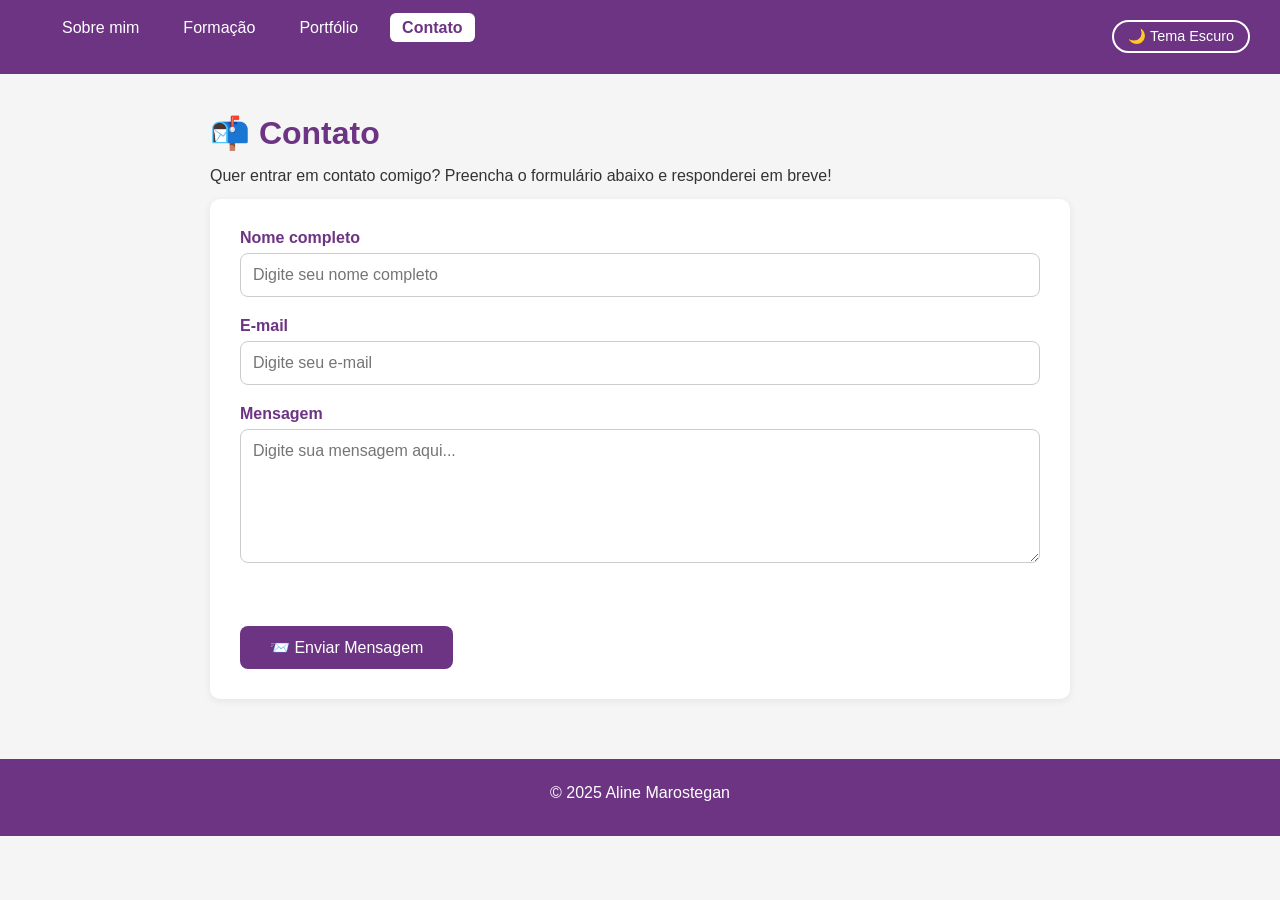
==== contato.html @ c42350a8 "Add files via upload" ====
<!DOCTYPE html>
<html lang="pt-BR">
<head>
  <meta charset="UTF-8">
  <meta name="viewport" content="width=device-width, initial-scale=1.0">
  <title>Aline Marostegan | Contato</title>
  <link rel="stylesheet" href="style.css">
</head>
<body>

  <!-- Menu de navegação fixo no topo -->
  <nav>
    <ul>
      <li><a href="index.html">Sobre mim</a></li>
      <li><a href="formacao.html">Formação</a></li>
      <li><a href="portfolio.html">Portfólio</a></li>
      <li><a href="contato.html" class="ativo">Contato</a></li>
    </ul>
    <!-- Botão para alternar entre tema claro e escuro -->
    <button id="btn-tema" onclick="alternarTema()">🌙 Tema Escuro</button>
  </nav>

  <!-- Conteúdo principal da página Contato -->
  <main>
    <section class="contato">

      <h1>📬 Contato</h1>
      <p>Quer entrar em contato comigo? Preencha o formulário abaixo e responderei em breve!</p>

      <!-- Formulário de contato com validação em JavaScript -->
      <div class="form-container">
        <div class="form-group">
          <label for="nome">Nome completo</label>
          <input type="text" id="nome" placeholder="Digite seu nome completo">
        </div>

        <div class="form-group">
          <label for="email">E-mail</label>
          <input type="email" id="email" placeholder="Digite seu e-mail">
        </div>

        <div class="form-group">
          <label for="mensagem">Mensagem</label>
          <textarea id="mensagem" rows="6" placeholder="Digite sua mensagem aqui..."></textarea>
        </div>

        <!-- Mensagem de erro ou sucesso exibida pelo JavaScript -->
        <div id="mensagem-retorno"></div>

        <button onclick="enviarFormulario()">📨 Enviar Mensagem</button>
      </div>

    </section>
  </main>

  <!-- Rodapé da página -->
  <footer>
    <p>© 2025 Aline Marostegan</p>
  </footer>

  <script src="script.js"></script>
</body>
</html>
---- style.css ----
/* =========================================
   CONFIGURAÇÕES GERAIS
   ========================================= */
* {
  margin: 0;
  padding: 0;
  box-sizing: border-box;
}

body {
  font-family: 'Segoe UI', Tahoma, Geneva, Verdana, sans-serif;
  background-color: #f5f5f5;
  color: #333;
  transition: background-color 0.3s, color 0.3s;
}

/* =========================================
   TEMA ESCURO
   ========================================= */
body.tema-escuro {
  background-color: #1a1a2e;
  color: #e0e0e0;
}

body.tema-escuro nav {
  background-color: #16213e;
}

body.tema-escuro .card {
  background-color: #16213e;
  border-color: #0f3460;
}

body.tema-escuro footer {
  background-color: #16213e;
}

body.tema-escuro input,
body.tema-escuro textarea {
  background-color: #16213e;
  color: #e0e0e0;
  border-color: #0f3460;
}

/* =========================================
   MENU DE NAVEGAÇÃO
   ========================================= */
nav {
  background-color: #6c3483;
  padding: 15px 30px;
  display: flex;
  align-items: center;
  justify-content: space-between;
  position: sticky;
  top: 0;
  z-index: 100;
  flex-wrap: wrap;
  gap: 10px;
}

nav ul {
  list-style: none;
  display: flex;
  gap: 20px;
}

nav ul li a {
  color: #fff;
  text-decoration: none;
  font-size: 1rem;
  font-weight: 500;
  padding: 6px 12px;
  border-radius: 6px;
  transition: background-color 0.3s;
}

nav ul li a:hover {
  background-color: #a569bd;
}

/* Link ativo no menu */
nav ul li a.ativo {
  background-color: #fff;
  color: #6c3483;
  font-weight: bold;
}

/* Botão de tema claro/escuro */
#btn-tema {
  background-color: transparent;
  border: 2px solid #fff;
  color: #fff;
  padding: 6px 14px;
  border-radius: 20px;
  cursor: pointer;
  font-size: 0.9rem;
  transition: background-color 0.3s;
}

#btn-tema:hover {
  background-color: #a569bd;
}

/* Botão menu hamburguer - escondido no desktop */
#btn-menu {
  display: none;
  background-color: transparent;
  border: 2px solid #fff;
  color: #fff;
  padding: 6px 14px;
  border-radius: 6px;
  cursor: pointer;
  font-size: 0.9rem;
}

/* =========================================
   CONTEÚDO PRINCIPAL
   ========================================= */
main {
  max-width: 900px;
  margin: 40px auto;
  padding: 0 20px;
}

h1 {
  font-size: 2rem;
  color: #6c3483;
  margin-bottom: 10px;
}

body.tema-escuro h1 {
  color: #c39bd3;
}

h2 {
  font-size: 1.4rem;
  color: #6c3483;
  margin-top: 30px;
  margin-bottom: 10px;
  border-left: 4px solid #6c3483;
  padding-left: 10px;
}

body.tema-escuro h2 {
  color: #c39bd3;
  border-left-color: #c39bd3;
}

h3 {
  font-size: 1.1rem;
  margin-bottom: 8px;
  color: #4a235a;
}

body.tema-escuro h3 {
  color: #d7bde2;
}

p {
  line-height: 1.7;
  margin-bottom: 10px;
}

ul {
  padding-left: 20px;
  margin-bottom: 10px;
}

ul li {
  margin-bottom: 8px;
  line-height: 1.6;
}

/* =========================================
   CARDS
   ========================================= */
.card {
  background-color: #fff;
  border: 1px solid #e0e0e0;
  border-radius: 10px;
  padding: 20px;
  margin-bottom: 20px;
  box-shadow: 0 2px 8px rgba(0,0,0,0.07);
  transition: transform 0.2s;
}

.card:hover {
  transform: translateY(-3px);
}

.em-construcao {
  background-color: #fef9e7;
  border-color: #f9ca24;
}

body.tema-escuro .em-construcao {
  background-color: #2c2c16;
  border-color: #f9ca24;
}

/* =========================================
   FORMULÁRIO DE CONTATO
   ========================================= */
.form-container {
  background-color: #fff;
  border-radius: 10px;
  padding: 30px;
  box-shadow: 0 2px 8px rgba(0,0,0,0.07);
}

body.tema-escuro .form-container {
  background-color: #16213e;
}

.form-group {
  margin-bottom: 20px;
}

.form-group label {
  display: block;
  font-weight: 600;
  margin-bottom: 6px;
  color: #6c3483;
}

body.tema-escuro .form-group label {
  color: #c39bd3;
}

.form-group input,
.form-group textarea {
  width: 100%;
  padding: 12px;
  border: 1px solid #ccc;
  border-radius: 8px;
  font-size: 1rem;
  font-family: inherit;
  transition: border-color 0.3s;
}

.form-group input:focus,
.form-group textarea:focus {
  outline: none;
  border-color: #6c3483;
}

.form-container button {
  background-color: #6c3483;
  color: #fff;
  border: none;
  padding: 12px 30px;
  border-radius: 8px;
  font-size: 1rem;
  cursor: pointer;
  transition: background-color 0.3s;
}

.form-container button:hover {
  background-color: #a569bd;
}

/* Mensagens de retorno do formulário */
#mensagem-retorno {
  margin-bottom: 15px;
  padding: 12px;
  border-radius: 8px;
  font-weight: 500;
  display: block;
}

#mensagem-retorno.erro {
  background-color: #fadbd8;
  color: #c0392b;
  border: 1px solid #e74c3c;
}

#mensagem-retorno.sucesso {
  background-color: #d5f5e3;
  color: #1e8449;
  border: 1px solid #27ae60;
}

/* =========================================
   RODAPÉ
   ========================================= */
footer {
  background-color: #6c3483;
  color: #fff;
  text-align: center;
  padding: 20px;
  margin-top: 60px;
}

/* =========================================
   RESPONSIVIDADE — MOBILE
   ========================================= */
@media (max-width: 600px) {
  /* Esconde o menu e mostra o botão hamburguer */
  nav ul {
    display: none;
    flex-direction: column;
    width: 100%;
    gap: 5px;
  }

  nav ul.menu-aberto {
    display: flex;
  }

  #btn-menu {
    display: block;
  }

  nav {
    flex-direction: column;
    align-items: flex-start;
  }

  h1 {
    font-size: 1.5rem;
  }
}/* =========================================
   CONFIGURAÇÕES GERAIS
   ========================================= */
* {
  margin: 0;
  padding: 0;
  box-sizing: border-box;
}

body {
  font-family: 'Segoe UI', Tahoma, Geneva, Verdana, sans-serif;
  background-color: #f5f5f5;
  color: #333;
  transition: background-color 0.3s, color 0.3s;
}

/* =========================================
   TEMA ESCURO
   ========================================= */
body.tema-escuro {
  background-color: #1a1a2e;
  color: #e0e0e0;
}

body.tema-escuro nav {
  background-color: #16213e;
}

body.tema-escuro .card {
  background-color: #16213e;
  border-color: #0f3460;
}

body.tema-escuro footer {
  background-color: #16213e;
}

body.tema-escuro input,
body.tema-escuro textarea {
  background-color: #16213e;
  color: #e0e0e0;
  border-color: #0f3460;
}

/* =========================================
   MENU DE NAVEGAÇÃO
   ========================================= */
nav {
  background-color: #6c3483;
  padding: 15px 30px;
  display: flex;
  align-items: center;
  justify-content: space-between;
  position: sticky;
  top: 0;
  z-index: 100;
  flex-wrap: wrap;
  gap: 10px;
}

nav ul {
  list-style: none;
  display: flex;
  gap: 20px;
}

nav ul li a {
  color: #fff;
  text-decoration: none;
  font-size: 1rem;
  font-weight: 500;
  padding: 6px 12px;
  border-radius: 6px;
  transition: background-color 0.3s;
}

nav ul li a:hover {
  background-color: #a569bd;
}

/* Link ativo no menu */
nav ul li a.ativo {
  background-color: #fff;
  color: #6c3483;
  font-weight: bold;
}

/* Botão de tema claro/escuro */
#btn-tema {
  background-color: transparent;
  border: 2px solid #fff;
  color: #fff;
  padding: 6px 14px;
  border-radius: 20px;
  cursor: pointer;
  font-size: 0.9rem;
  transition: background-color 0.3s;
}

#btn-tema:hover {
  background-color: #a569bd;
}

/* Botão menu hamburguer - escondido no desktop */
#btn-menu {
  display: none;
  background-color: transparent;
  border: 2px solid #fff;
  color: #fff;
  padding: 6px 14px;
  border-radius: 6px;
  cursor: pointer;
  font-size: 0.9rem;
}

/* =========================================
   CONTEÚDO PRINCIPAL
   ========================================= */
main {
  max-width: 900px;
  margin: 40px auto;
  padding: 0 20px;
}

h1 {
  font-size: 2rem;
  color: #6c3483;
  margin-bottom: 10px;
}

body.tema-escuro h1 {
  color: #c39bd3;
}

h2 {
  font-size: 1.4rem;
  color: #6c3483;
  margin-top: 30px;
  margin-bottom: 10px;
  border-left: 4px solid #6c3483;
  padding-left: 10px;
}

body.tema-escuro h2 {
  color: #c39bd3;
  border-left-color: #c39bd3;
}

h3 {
  font-size: 1.1rem;
  margin-bottom: 8px;
  color: #4a235a;
}

body.tema-escuro h3 {
  color: #d7bde2;
}

p {
  line-height: 1.7;
  margin-bottom: 10px;
}

ul {
  padding-left: 20px;
  margin-bottom: 10px;
}

ul li {
  margin-bottom: 8px;
  line-height: 1.6;
}

/* =========================================
   CARDS
   ========================================= */
.card {
  background-color: #fff;
  border: 1px solid #e0e0e0;
  border-radius: 10px;
  padding: 20px;
  margin-bottom: 20px;
  box-shadow: 0 2px 8px rgba(0,0,0,0.07);
  transition: transform 0.2s;
}

.card:hover {
  transform: translateY(-3px);
}

.em-construcao {
  background-color: #fef9e7;
  border-color: #f9ca24;
}

body.tema-escuro .em-construcao {
  background-color: #2c2c16;
  border-color: #f9ca24;
}

/* =========================================
   FORMULÁRIO DE CONTATO
   ========================================= */
.form-container {
  background-color: #fff;
  border-radius: 10px;
  padding: 30px;
  box-shadow: 0 2px 8px rgba(0,0,0,0.07);
}

body.tema-escuro .form-container {
  background-color: #16213e;
}

.form-group {
  margin-bottom: 20px;
}

.form-group label {
  display: block;
  font-weight: 600;
  margin-bottom: 6px;
  color: #6c3483;
}

body.tema-escuro .form-group label {
  color: #c39bd3;
}

.form-group input,
.form-group textarea {
  width: 100%;
  padding: 12px;
  border: 1px solid #ccc;
  border-radius: 8px;
  font-size: 1rem;
  font-family: inherit;
  transition: border-color 0.3s;
}

.form-group input:focus,
.form-group textarea:focus {
  outline: none;
  border-color: #6c3483;
}

.form-container button {
  background-color: #6c3483;
  color: #fff;
  border: none;
  padding: 12px 30px;
  border-radius: 8px;
  font-size: 1rem;
  cursor: pointer;
  transition: background-color 0.3s;
}

.form-container button:hover {
  background-color: #a569bd;
}

/* Mensagens de retorno do formulário */
#mensagem-retorno {
  margin-bottom: 15px;
  padding: 12px;
  border-radius: 8px;
  font-weight: 500;
  display: block;
}

#mensagem-retorno.erro {
  background-color: #fadbd8;
  color: #c0392b;
  border: 1px solid #e74c3c;
}

#mensagem-retorno.sucesso {
  background-color: #d5f5e3;
  color: #1e8449;
  border: 1px solid #27ae60;
}

/* =========================================
   RODAPÉ
   ========================================= */
footer {
  background-color: #6c3483;
  color: #fff;
  text-align: center;
  padding: 20px;
  margin-top: 60px;
}

/* =========================================
   RESPONSIVIDADE — MOBILE
   ========================================= */
@media (max-width: 600px) {
  /* Esconde o menu e mostra o botão hamburguer */
  nav ul {
    display: none;
    flex-direction: column;
    width: 100%;
    gap: 5px;
  }

  nav ul.menu-aberto {
    display: flex;
  }

  #btn-menu {
    display: block;
  }

  nav {
    flex-direction: column;
    align-items: flex-start;
  }

  h1 {
    font-size: 1.5rem;
  }
}
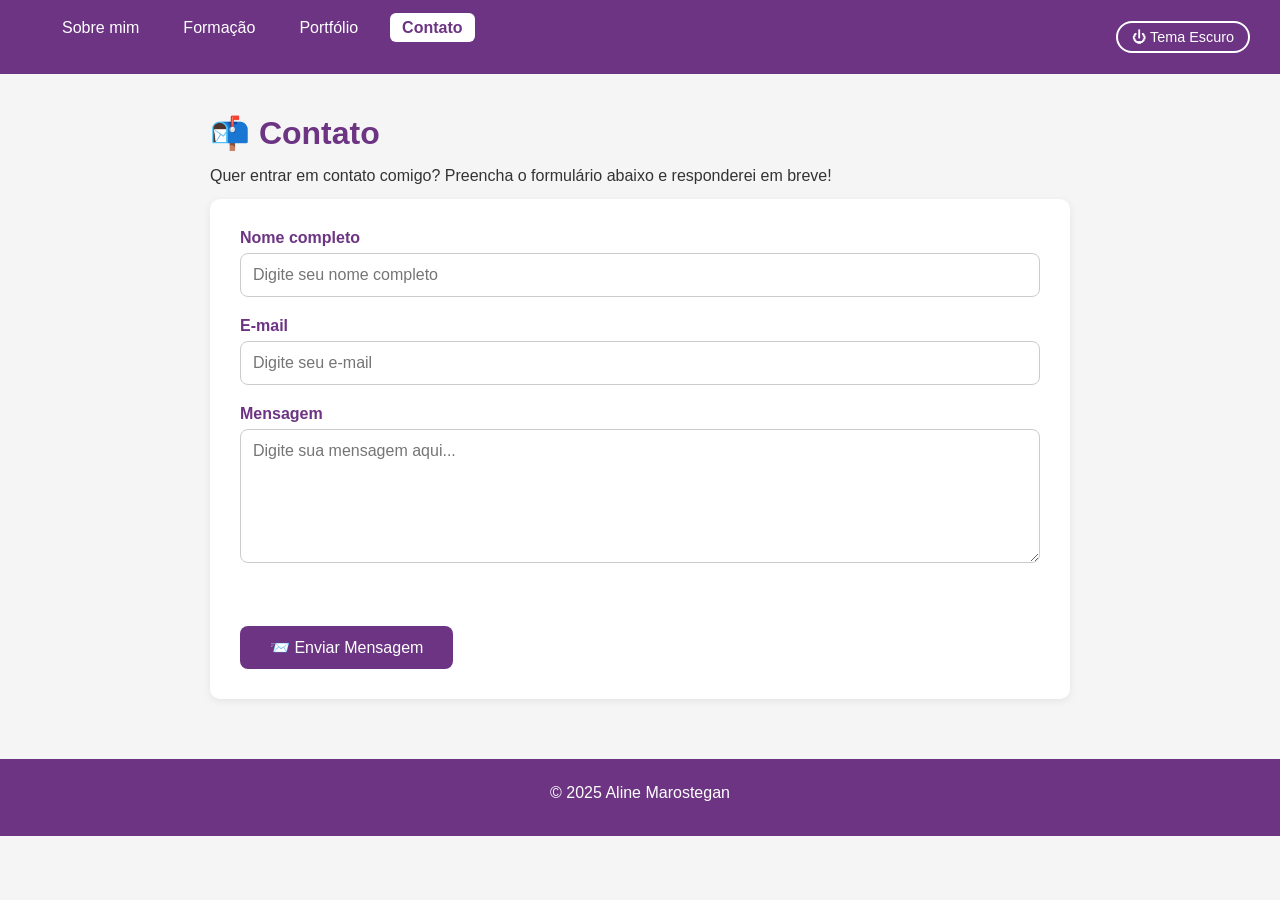
==== commit 921122c9: "Update contato.html" ====
--- a/contato.html
+++ b/contato.html
@@ -17,7 +17,7 @@
       <li><a href="contato.html" class="ativo">Contato</a></li>
     </ul>
     <!-- Botão para alternar entre tema claro e escuro -->
-    <button id="btn-tema" onclick="alternarTema()">🌙 Tema Escuro</button>
+   <button id="btn-tema" onclick="alternarTema()">⏻ Tema Escuro</button>
   </nav>
 
   <!-- Conteúdo principal da página Contato -->
@@ -60,4 +60,4 @@
 
   <script src="script.js"></script>
 </body>
-</html>+</html>
--- a/style.css
+++ b/style.css
@@ -172,6 +172,33 @@
 }
 
 /* =========================================
+   FOTO DE PERFIL — PÁGINA SOBRE MIM
+   ========================================= */
+
+/* Div que envolve a foto e o título h1 lado a lado */
+.cabecalho-sobre {
+  display: flex;
+  align-items: center;
+  gap: 20px;
+  margin-bottom: 20px;
+}
+
+/* Foto em moldura quadrada */
+.foto-perfil {
+  width: 120px;
+  height: 120px;
+  object-fit: cover;
+  border-radius: 8px;
+  border: 3px solid #6c3483;
+  box-shadow: 0 2px 10px rgba(108, 52, 131, 0.3);
+  flex-shrink: 0;
+}
+
+body.tema-escuro .foto-perfil {
+  border-color: #c39bd3;
+}
+
+/* =========================================
    CARDS
    ========================================= */
 .card {
@@ -319,325 +346,10 @@
   h1 {
     font-size: 1.5rem;
   }
-}/* =========================================
-   CONFIGURAÇÕES GERAIS
-   ========================================= */
-* {
-  margin: 0;
-  padding: 0;
-  box-sizing: border-box;
-}
-
-body {
-  font-family: 'Segoe UI', Tahoma, Geneva, Verdana, sans-serif;
-  background-color: #f5f5f5;
-  color: #333;
-  transition: background-color 0.3s, color 0.3s;
-}
-
-/* =========================================
-   TEMA ESCURO
-   ========================================= */
-body.tema-escuro {
-  background-color: #1a1a2e;
-  color: #e0e0e0;
-}
-
-body.tema-escuro nav {
-  background-color: #16213e;
-}
-
-body.tema-escuro .card {
-  background-color: #16213e;
-  border-color: #0f3460;
-}
-
-body.tema-escuro footer {
-  background-color: #16213e;
-}
-
-body.tema-escuro input,
-body.tema-escuro textarea {
-  background-color: #16213e;
-  color: #e0e0e0;
-  border-color: #0f3460;
-}
-
-/* =========================================
-   MENU DE NAVEGAÇÃO
-   ========================================= */
-nav {
-  background-color: #6c3483;
-  padding: 15px 30px;
-  display: flex;
-  align-items: center;
-  justify-content: space-between;
-  position: sticky;
-  top: 0;
-  z-index: 100;
-  flex-wrap: wrap;
-  gap: 10px;
-}
-
-nav ul {
-  list-style: none;
-  display: flex;
-  gap: 20px;
-}
-
-nav ul li a {
-  color: #fff;
-  text-decoration: none;
-  font-size: 1rem;
-  font-weight: 500;
-  padding: 6px 12px;
-  border-radius: 6px;
-  transition: background-color 0.3s;
-}
-
-nav ul li a:hover {
-  background-color: #a569bd;
-}
-
-/* Link ativo no menu */
-nav ul li a.ativo {
-  background-color: #fff;
-  color: #6c3483;
-  font-weight: bold;
-}
-
-/* Botão de tema claro/escuro */
-#btn-tema {
-  background-color: transparent;
-  border: 2px solid #fff;
-  color: #fff;
-  padding: 6px 14px;
-  border-radius: 20px;
-  cursor: pointer;
-  font-size: 0.9rem;
-  transition: background-color 0.3s;
-}
-
-#btn-tema:hover {
-  background-color: #a569bd;
-}
-
-/* Botão menu hamburguer - escondido no desktop */
-#btn-menu {
-  display: none;
-  background-color: transparent;
-  border: 2px solid #fff;
-  color: #fff;
-  padding: 6px 14px;
-  border-radius: 6px;
-  cursor: pointer;
-  font-size: 0.9rem;
-}
-
-/* =========================================
-   CONTEÚDO PRINCIPAL
-   ========================================= */
-main {
-  max-width: 900px;
-  margin: 40px auto;
-  padding: 0 20px;
-}
-
-h1 {
-  font-size: 2rem;
-  color: #6c3483;
-  margin-bottom: 10px;
-}
-
-body.tema-escuro h1 {
-  color: #c39bd3;
-}
-
-h2 {
-  font-size: 1.4rem;
-  color: #6c3483;
-  margin-top: 30px;
-  margin-bottom: 10px;
-  border-left: 4px solid #6c3483;
-  padding-left: 10px;
-}
-
-body.tema-escuro h2 {
-  color: #c39bd3;
-  border-left-color: #c39bd3;
-}
-
-h3 {
-  font-size: 1.1rem;
-  margin-bottom: 8px;
-  color: #4a235a;
-}
-
-body.tema-escuro h3 {
-  color: #d7bde2;
-}
-
-p {
-  line-height: 1.7;
-  margin-bottom: 10px;
-}
-
-ul {
-  padding-left: 20px;
-  margin-bottom: 10px;
-}
-
-ul li {
-  margin-bottom: 8px;
-  line-height: 1.6;
-}
-
-/* =========================================
-   CARDS
-   ========================================= */
-.card {
-  background-color: #fff;
-  border: 1px solid #e0e0e0;
-  border-radius: 10px;
-  padding: 20px;
-  margin-bottom: 20px;
-  box-shadow: 0 2px 8px rgba(0,0,0,0.07);
-  transition: transform 0.2s;
-}
-
-.card:hover {
-  transform: translateY(-3px);
-}
-
-.em-construcao {
-  background-color: #fef9e7;
-  border-color: #f9ca24;
-}
-
-body.tema-escuro .em-construcao {
-  background-color: #2c2c16;
-  border-color: #f9ca24;
-}
-
-/* =========================================
-   FORMULÁRIO DE CONTATO
-   ========================================= */
-.form-container {
-  background-color: #fff;
-  border-radius: 10px;
-  padding: 30px;
-  box-shadow: 0 2px 8px rgba(0,0,0,0.07);
-}
-
-body.tema-escuro .form-container {
-  background-color: #16213e;
-}
-
-.form-group {
-  margin-bottom: 20px;
-}
-
-.form-group label {
-  display: block;
-  font-weight: 600;
-  margin-bottom: 6px;
-  color: #6c3483;
-}
-
-body.tema-escuro .form-group label {
-  color: #c39bd3;
-}
-
-.form-group input,
-.form-group textarea {
-  width: 100%;
-  padding: 12px;
-  border: 1px solid #ccc;
-  border-radius: 8px;
-  font-size: 1rem;
-  font-family: inherit;
-  transition: border-color 0.3s;
-}
-
-.form-group input:focus,
-.form-group textarea:focus {
-  outline: none;
-  border-color: #6c3483;
-}
-
-.form-container button {
-  background-color: #6c3483;
-  color: #fff;
-  border: none;
-  padding: 12px 30px;
-  border-radius: 8px;
-  font-size: 1rem;
-  cursor: pointer;
-  transition: background-color 0.3s;
-}
-
-.form-container button:hover {
-  background-color: #a569bd;
-}
-
-/* Mensagens de retorno do formulário */
-#mensagem-retorno {
-  margin-bottom: 15px;
-  padding: 12px;
-  border-radius: 8px;
-  font-weight: 500;
-  display: block;
-}
-
-#mensagem-retorno.erro {
-  background-color: #fadbd8;
-  color: #c0392b;
-  border: 1px solid #e74c3c;
-}
-
-#mensagem-retorno.sucesso {
-  background-color: #d5f5e3;
-  color: #1e8449;
-  border: 1px solid #27ae60;
-}
-
-/* =========================================
-   RODAPÉ
-   ========================================= */
-footer {
-  background-color: #6c3483;
-  color: #fff;
-  text-align: center;
-  padding: 20px;
-  margin-top: 60px;
-}
-
-/* =========================================
-   RESPONSIVIDADE — MOBILE
-   ========================================= */
-@media (max-width: 600px) {
-  /* Esconde o menu e mostra o botão hamburguer */
-  nav ul {
-    display: none;
-    flex-direction: column;
-    width: 100%;
-    gap: 5px;
-  }
-
-  nav ul.menu-aberto {
-    display: flex;
-  }
-
-  #btn-menu {
-    display: block;
-  }
-
-  nav {
+
+  /* No celular, foto fica em cima do título */
+  .cabecalho-sobre {
     flex-direction: column;
     align-items: flex-start;
   }
-
-  h1 {
-    font-size: 1.5rem;
-  }
-}+}
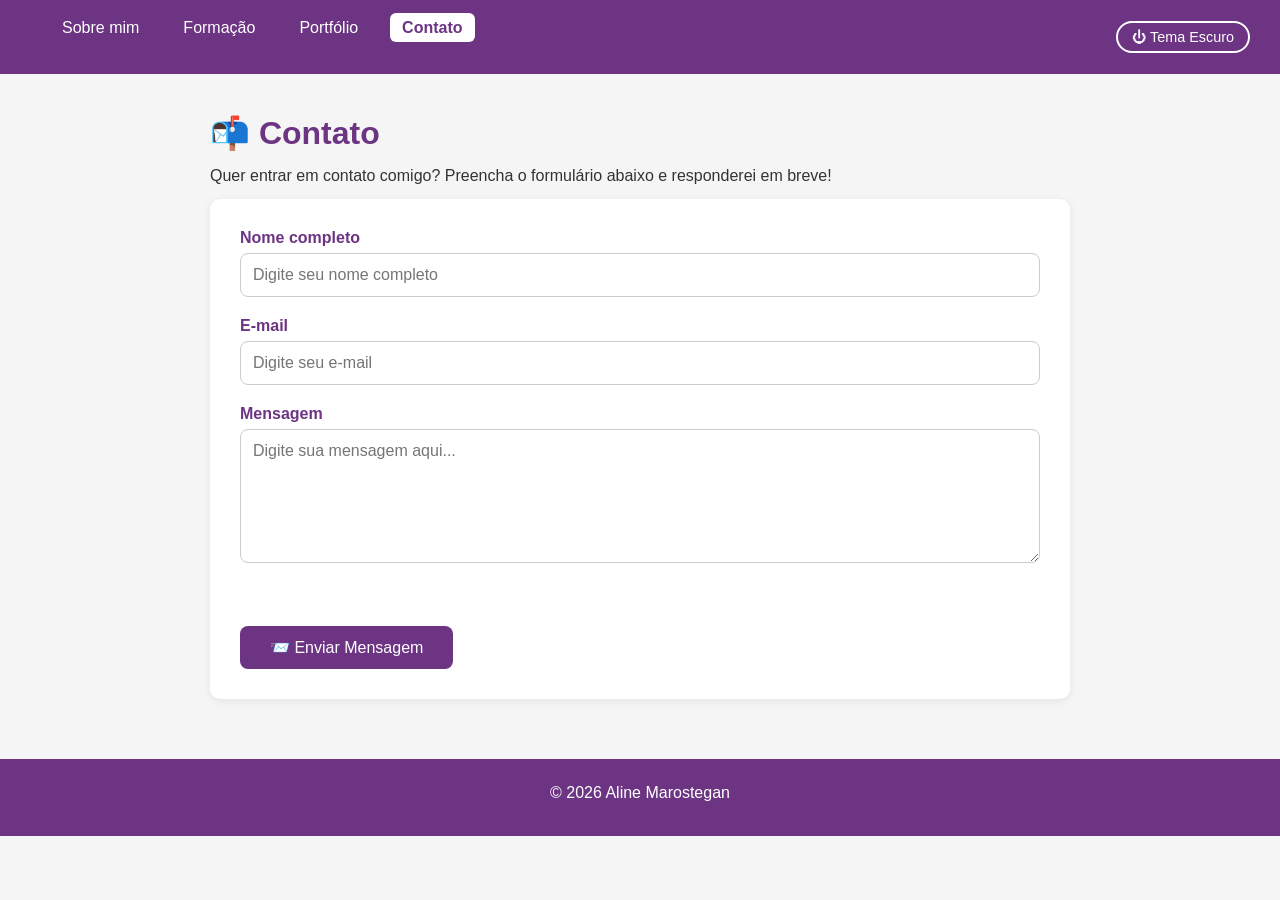
==== commit f9855de2: "Update contato.html" ====
--- a/contato.html
+++ b/contato.html
@@ -55,7 +55,7 @@
 
   <!-- Rodapé da página -->
   <footer>
-    <p>© 2025 Aline Marostegan</p>
+    <p>© 2026 Aline Marostegan</p>
   </footer>
 
   <script src="script.js"></script>
